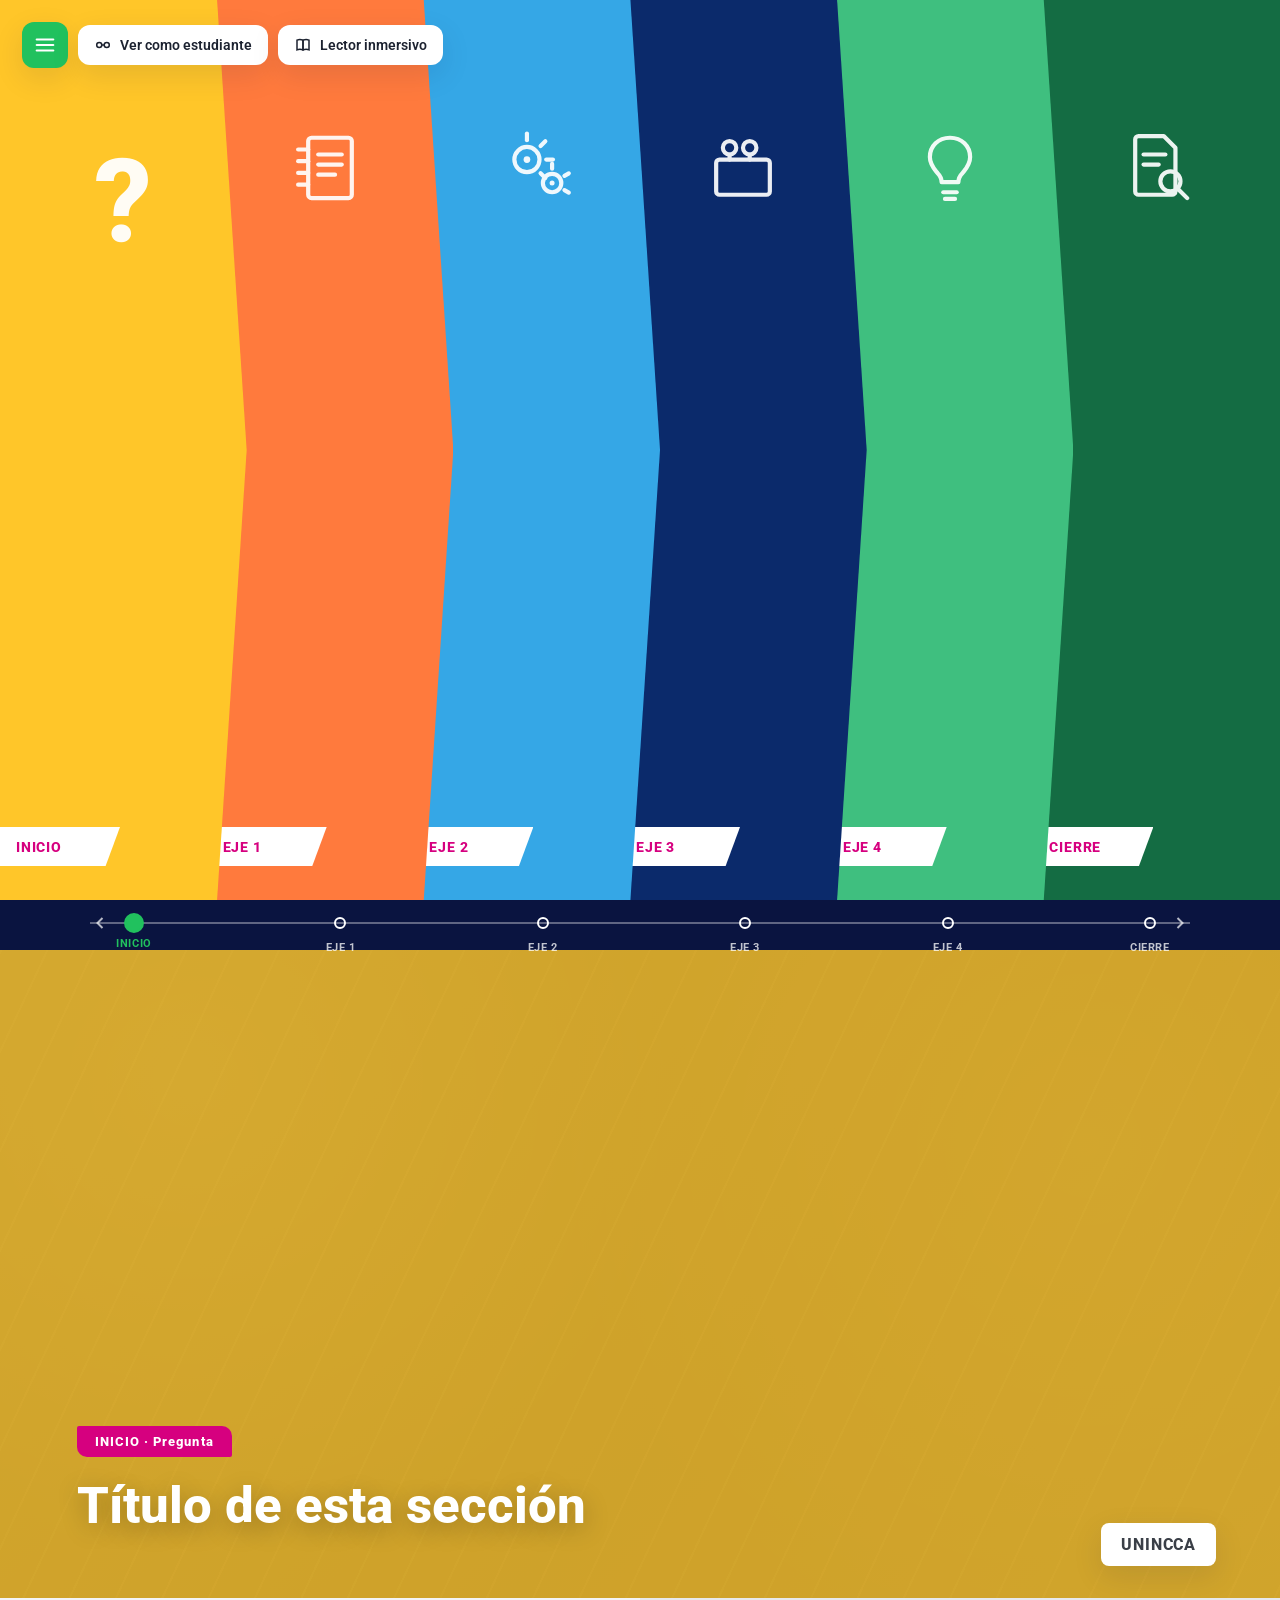
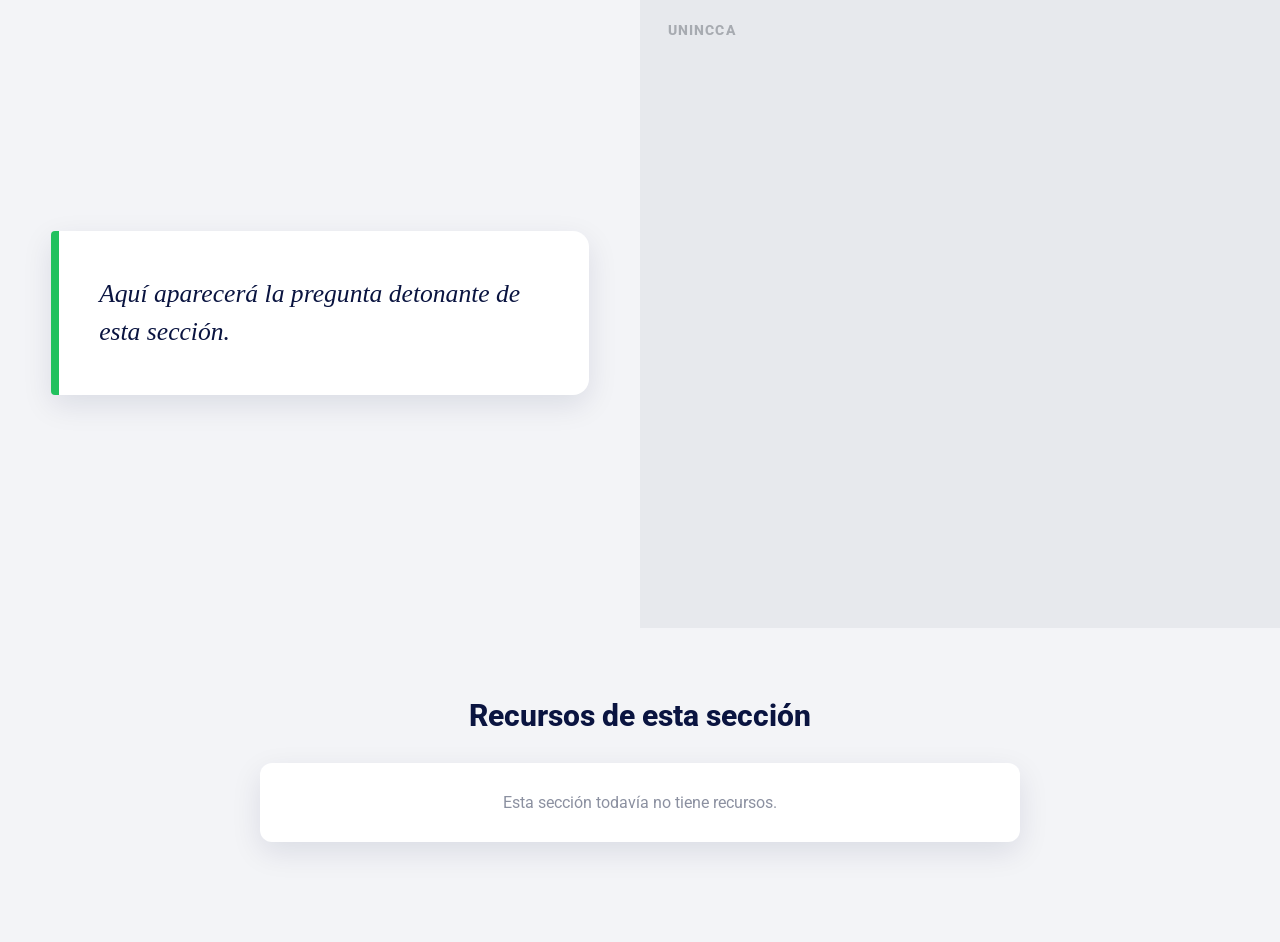
==== index.html @ 802098e0 "Publica el visor V2 Canvas de UNINCCA Segundo visor de recursos educativos, con un diseño de acordeó" ====
<!DOCTYPE html>
<html lang="es">
<head>
<meta charset="UTF-8">
<meta name="viewport" content="width=device-width, initial-scale=1, viewport-fit=cover">
<title>Visor de recurso V2 — UNINCCA</title>
<meta name="description" content="Visor interactivo V2 de recursos educativos UNINCCA: acordeón de ejes, encabezado dinámico, video, pregunta detonante y recursos — contenido parametrizado por curso.">
<meta name="robots" content="noindex, follow">
<meta name="theme-color" content="#0A1440">
<meta name="color-scheme" content="light">

<link rel="preconnect" href="https://fonts.googleapis.com">
<link rel="preconnect" href="https://fonts.gstatic.com" crossorigin>
<link href="https://fonts.googleapis.com/css2?family=Roboto:wght@400;500;600;700;800&display=swap" rel="stylesheet">

<link rel="stylesheet" href="./assets/css/styles.css">
</head>
<body class="scroll-locked">

<noscript>
  <div style="position:fixed;inset:0;background:#0A1440;color:#fff;display:flex;align-items:center;justify-content:center;text-align:center;padding:8vw;font-family:Roboto,Arial,sans-serif;z-index:9999">
    <p>Este contenido interactivo necesita JavaScript habilitado en tu navegador para funcionar. Por favor actívalo y recarga la página.</p>
  </div>
</noscript>

<!-- Top bar -->
<div class="topbar">
  <button class="topbar-hamburger" id="menuToggle" aria-label="Abrir menú" aria-expanded="false" aria-controls="sideMenuOverlay">
    <svg viewBox="0 0 24 24" fill="none" stroke="currentColor" stroke-width="2.4" stroke-linecap="round"><line x1="3" y1="6" x2="21" y2="6"/><line x1="3" y1="12" x2="21" y2="12"/><line x1="3" y1="18" x2="21" y2="18"/></svg>
  </button>
  <button class="topbar-btn" id="studentViewBtn">
    <svg viewBox="0 0 24 24" fill="none" stroke="currentColor" stroke-width="2"><circle cx="7" cy="12" r="3.4"/><circle cx="17" cy="12" r="3.4"/><line x1="10.4" y1="12" x2="13.6" y2="12"/></svg>
    <span>Ver como estudiante</span>
  </button>
  <button class="topbar-btn" id="immersiveReaderBtn">
    <svg viewBox="0 0 24 24" fill="none" stroke="currentColor" stroke-width="2"><path d="M4 5.5c2.5-1 5-1 8 0v13c-3-1-5.5-1-8 0v-13z"/><path d="M20 5.5c-2.5-1-5-1-8 0v13c3-1 5.5-1 8 0v-13z"/></svg>
    <span>Lector inmersivo</span>
  </button>
</div>

<!-- Menú lateral -->
<div class="side-menu-overlay" id="sideMenuOverlay">
  <nav class="side-menu" aria-label="Navegación del curso">
    <div class="side-menu-head">
      <span class="side-menu-title">UNINCCA · Mapa</span>
      <button class="side-menu-close" id="sideMenuClose" aria-label="Cerrar menú">
        <svg viewBox="0 0 24 24" width="22" height="22" fill="none" stroke="currentColor" stroke-width="2.2"><line x1="5" y1="5" x2="19" y2="19"/><line x1="19" y1="5" x2="5" y2="19"/></svg>
      </button>
    </div>
    <div id="sideMenuItems"></div>
  </nav>
</div>

<!-- HERO: acordeón horizontal -->
<section class="hero" id="hero" aria-label="Ejes del curso">
  <!-- Los 6 paneles se generan en JS a partir de METADATA_EJES (fijo) + datos (JSON) -->
</section>

<!-- Cuerpo del curso: aparece al desbloquear el scroll -->
<main id="courseBody">

  <!-- Stepper persistente -->
  <div class="stepper-wrap">
    <div class="stepper" id="stepper" role="tablist" aria-label="Progreso del curso">
      <div class="stepper-arrow" aria-hidden="true"><svg viewBox="0 0 24 24" fill="none" stroke="currentColor" stroke-width="2.4"><polyline points="15 6 9 12 15 18"/></svg></div>
      <div class="stepper-nodes" id="stepperNodes"></div>
      <div class="stepper-arrow" aria-hidden="true"><svg viewBox="0 0 24 24" fill="none" stroke="currentColor" stroke-width="2.4"><polyline points="9 6 15 12 9 18"/></svg></div>
    </div>
  </div>

  <!-- Dynamic Header -->
  <header class="dynamic-header" id="dynamicHeader">
    <div class="dynamic-header-watermark" id="dynamicHeaderWatermark" aria-hidden="true"></div>
    <div class="dynamic-header-content">
      <span class="dynamic-header-tag" id="dynamicHeaderTag"></span>
      <h1 class="dynamic-header-title" id="dynamicHeaderTitle"></h1>
    </div>
    <div class="dynamic-header-brand"><span>UNINCCA</span></div>
  </header>

  <!-- Split content: pregunta + video -->
  <section class="split-content">
    <div class="split-text">
      <div class="split-text-card">
        <p id="splitQuestion"></p>
      </div>
    </div>
    <div class="split-video" id="splitVideo">
      <span class="split-video-mark">UNINCCA</span>
      <iframe class="split-video-frame" id="splitVideoFrame" src="" title="Video de la sección" allow="autoplay; encrypted-media; picture-in-picture" allowfullscreen loading="lazy"></iframe>
      <button class="split-video-play" id="splitVideoPlay" aria-label="Reproducir video">
        <svg viewBox="0 0 24 24" fill="var(--verde-cta)"><polygon points="6 3 21 12 6 21"/></svg>
      </button>
    </div>
  </section>

  <!-- Lista de recursos -->
  <section class="resource-section">
    <div class="resource-section-head">
      <h2>Recursos de esta sección</h2>
    </div>
    <div class="resource-list" id="resourceList"></div>
  </section>

</main>

<!-- Modal de recursos -->
<div class="resource-modal-overlay" id="resourceModalOverlay">
  <div class="resource-modal" role="dialog" aria-modal="true" aria-labelledby="resourceModalTitle">
    <button class="resource-modal-close" id="resourceModalClose" aria-label="Cerrar">
      <svg viewBox="0 0 24 24" width="20" height="20" fill="none" stroke="currentColor" stroke-width="2.4"><line x1="5" y1="5" x2="19" y2="19"/><line x1="19" y1="5" x2="5" y2="19"/></svg>
    </button>
    <div class="resource-modal-illustration" id="resourceModalIllustration"></div>
    <div class="resource-modal-eyebrow" id="resourceModalEyebrow"></div>
    <h3 class="resource-modal-title" id="resourceModalTitle"></h3>
    <p class="resource-modal-subtitle" id="resourceModalSubtitle"></p>
    <div class="resource-modal-body" id="resourceModalBody"></div>
    <img class="resource-modal-mascot" id="resourceModalMascot" alt="" aria-hidden="true">
  </div>
</div>

<div class="toast" id="toast"></div>

<script src="./assets/js/main.js" defer></script>
</body>
</html>
---- assets/css/styles.css ----
/*!
 * U.INCCA · Visor V2 "Canvas" — vanilla CSS, sin frameworks.
 * Paleta y geometría fijas (diseño). El contenido real llega por JS
 * desde window.name — ver assets/js/main.js.
 * ------------------------------------------------------------------- */

:root{
  --amarillo:#FFC629;
  --naranja:#FF7A3D;
  --azul-claro:#35A7E6;
  --azul-oscuro:#0B2A6B;
  --verde-claro:#3FBF7F;
  --verde-oscuro:#146C43;
  --magenta:#D6007F;
  --verde-cta:#21C15E;
  --gris-fondo:#F3F4F7;
  --gris-texto:#4A4F58;
  --navy:#0A1440;
  --navy-2:#0E1B52;
  --white:#FFFFFF;
  --shadow-soft:0 10px 30px rgba(10,20,64,.10);
  --ease:cubic-bezier(.22,.9,.3,1);
}

*,*::before,*::after{box-sizing:border-box}
html,body{margin:0;padding:0}
body{
  font-family:"Segoe UI",Roboto,Arial,sans-serif;
  background:var(--gris-fondo);
  color:var(--gris-texto);
  overflow-x:hidden;
}
body.scroll-locked{ overflow:hidden; height:100vh; }
img{max-width:100%;display:block}
button{font-family:inherit;cursor:pointer}
h1,h2,h3,p{margin:0}
.visually-hidden{position:absolute;width:1px;height:1px;overflow:hidden;clip:rect(0 0 0 0);white-space:nowrap}

/* ---------------------------------------------------------------------
 * 1. Top bar
 * ------------------------------------------------------------------- */
.topbar{
  position:fixed; top:22px; left:22px; z-index:500;
  display:flex; align-items:center; gap:10px;
}
.topbar-hamburger{
  width:46px;height:46px;border-radius:12px;border:none;
  background:var(--verde-cta); color:#fff; display:flex; align-items:center;
  justify-content:center; box-shadow:var(--shadow-soft);
  transition:transform .2s var(--ease);
}
.topbar-hamburger:hover{ transform:translateY(-2px); }
.topbar-hamburger svg{ width:22px; height:22px; }
.topbar-btn{
  display:flex; align-items:center; gap:8px;
  background:#fff; color:#1c2230; border:none; border-radius:12px;
  padding:11px 16px; font-size:.85rem; font-weight:600;
  box-shadow:var(--shadow-soft); transition:transform .2s var(--ease);
}
.topbar-btn:hover{ transform:translateY(-2px); }
.topbar-btn svg{ width:18px; height:18px; flex:none; }
.topbar-btn.is-active{ background:var(--navy); color:#fff; }

/* ---------------------------------------------------------------------
 * 2. Menú lateral (hamburguesa)
 * ------------------------------------------------------------------- */
.side-menu-overlay{
  position:fixed; inset:0; z-index:600; background:rgba(8,12,32,.55);
  opacity:0; pointer-events:none; transition:opacity .25s var(--ease);
}
.side-menu-overlay.is-open{ opacity:1; pointer-events:auto; }
.side-menu{
  position:absolute; top:0; left:0; height:100%; width:min(320px,84vw);
  background:#fff; padding:26px 22px; transform:translateX(-100%);
  transition:transform .3s var(--ease); display:flex; flex-direction:column; gap:6px;
}
.side-menu-overlay.is-open .side-menu{ transform:translateX(0); }
.side-menu-head{ display:flex; align-items:center; justify-content:space-between; margin-bottom:18px; }
.side-menu-title{ font-weight:700; color:var(--navy); font-size:1.05rem; }
.side-menu-close{ background:none;border:none;color:var(--navy); }
.side-menu-item{
  display:flex; align-items:center; gap:12px; padding:12px 10px; border-radius:10px;
  background:none; border:none; text-align:left; color:#333; font-size:.92rem; font-weight:600;
}
.side-menu-item:hover{ background:var(--gris-fondo); }
.side-menu-item .dot{ width:10px;height:10px;border-radius:50%;flex:none; }

/* ---------------------------------------------------------------------
 * 3. Hero — acordeón horizontal
 * ------------------------------------------------------------------- */
.hero{
  width:100vw; height:100vh; display:flex; overflow:hidden; position:relative;
}
.panel{
  position:relative; flex:1 1 0; min-width:0; height:100%;
  display:flex; flex-direction:column; justify-content:flex-end;
  border:none; padding:0; margin:0; color:#fff; cursor:pointer;
  clip-path:polygon(0 0,88% 0,100% 50%,88% 100%,0 100%);
  transition:flex-grow .65s var(--ease), background-color .5s var(--ease), margin .65s var(--ease);
  z-index:1;
}
/* El solape en punta solo aplica en el estado inicial (6 columnas anchas);
   en el estado comprimido los paneles son demasiado angostos para solaparse
   sin taparse el área de clic entre sí. */
.hero:not(.has-active) .panel{ margin-left:-40px; }
.hero:not(.has-active) .panel:first-child{ margin-left:0; }
.panel:last-child{ clip-path:none; }
.panel:nth-child(1){ background:var(--amarillo); z-index:6; }
.panel:nth-child(2){ background:var(--naranja); z-index:5; }
.panel:nth-child(3){ background:var(--azul-claro); z-index:4; }
.panel:nth-child(4){ background:var(--azul-oscuro); z-index:3; }
.panel:nth-child(5){ background:var(--verde-claro); z-index:2; }
.panel:nth-child(6){ background:var(--verde-oscuro); z-index:1; }
.hero.has-active .panel{ flex-grow:.55; cursor:pointer; }
.hero.has-active .panel.is-active{ flex-grow:11; cursor:default; background:var(--navy); }

.panel-icon{
  position:absolute; top:14%; left:50%; transform:translateX(-50%);
  width:34%; max-width:190px; opacity:.92; transition:opacity .3s var(--ease);
}
.hero.has-active .panel:not(.is-active) .panel-icon{ opacity:.85; }
.hero.has-active .panel.is-active .panel-icon{ opacity:0; }
.panel-icon svg{ width:100%; height:auto; display:block; }
.panel-question-mark{
  position:absolute; top:16%; left:50%; transform:translateX(-50%);
  font-size:clamp(48px,9vw,120px); font-weight:800; color:#fff; opacity:.95;
  line-height:1;
}

.panel-footer{
  position:relative; margin:0 0 34px 0; align-self:flex-start;
  transition:opacity .25s var(--ease);
}
.hero.has-active .panel.is-active .panel-footer{ opacity:0; pointer-events:none; }
.panel-footer-shape{
  background:#fff; padding:10px 22px 10px 16px; clip-path:polygon(0 0,100% 0,88% 100%,0 100%);
  min-width:120px;
}
.panel-footer-label{
  color:var(--magenta); font-weight:800; letter-spacing:.06em; font-size:.86rem; white-space:nowrap;
}

/* Contenido expandido del panel activo */
.panel-active-content{
  position:absolute; inset:0; display:flex; flex-direction:column;
  opacity:0; pointer-events:none; transition:opacity .35s var(--ease) .15s;
  padding:56px 6% 46px;
}
.hero.has-active .panel.is-active .panel-active-content{ opacity:1; pointer-events:auto; }

.panel-watermark{
  position:absolute; inset:0; display:flex; align-items:center; justify-content:center;
  overflow:hidden; pointer-events:none; z-index:0;
}
.panel-watermark span{
  font-size:clamp(48px,9vw,140px); font-weight:800; color:#fff; opacity:.06;
  white-space:nowrap; letter-spacing:.02em; transform:rotate(0deg);
}

.panel-active-tag{
  position:relative; z-index:1; align-self:flex-start;
  background:var(--magenta); color:#fff; font-weight:800; letter-spacing:.08em;
  font-size:.82rem; padding:8px 18px; border-radius:2px 10px 2px 10px;
}
.panel-active-title{
  position:relative; z-index:1; color:#fff; font-weight:800; margin-top:18px;
  font-size:clamp(1.5rem,3.4vw,2.6rem); line-height:1.15; max-width:60%;
}
.panel-active-illustration{
  position:relative; z-index:1; flex:1 1 auto; display:flex; align-items:center; justify-content:center;
  min-height:0; overflow:hidden;
}
.panel-active-illustration svg{ width:100%; height:100%; max-width:480px; max-height:100%; }

.panel-cta{
  position:relative; z-index:1; align-self:flex-start; background:none; border:none;
  display:flex; align-items:center; gap:12px; color:#fff; font-weight:700; font-size:1rem;
  padding:0;
}
.panel-cta .cta-arrow{
  width:42px;height:42px;border-radius:50%; background:var(--verde-cta);
  display:flex; align-items:center; justify-content:center; transition:transform .25s var(--ease);
}
.panel-cta:hover .cta-arrow{ transform:translateX(5px); }
.panel-cta svg{ width:18px;height:18px; }

/* ---------------------------------------------------------------------
 * 4. Stepper persistente
 * ------------------------------------------------------------------- */
.stepper-wrap{
  position:sticky; top:0; z-index:200; background:var(--navy);
  padding:22px 4% 26px;
}
.stepper{
  position:relative; max-width:1100px; margin:0 auto; height:2px;
  background:rgba(255,255,255,.35); display:flex; align-items:center; justify-content:space-between;
}
.stepper-arrow{ width:20px;height:20px; color:#fff; opacity:.7; flex:none; }
.stepper-arrow svg{ width:100%;height:100%; }
.stepper-nodes{ flex:1; display:flex; justify-content:space-between; align-items:center; padding:0 14px; }
.stepper-node{
  position:relative; background:none; border:2px solid #fff; width:12px; height:12px; border-radius:50%;
  padding:0; transition:all .25s var(--ease);
}
.stepper-node:hover{ transform:scale(1.2); }
.stepper-node.is-current{
  width:20px;height:20px; background:var(--verde-cta); border-color:var(--verde-cta);
}
.stepper-node-label{
  position:absolute; top:22px; left:50%; transform:translateX(-50%); white-space:nowrap;
  color:#fff; font-size:.68rem; font-weight:700; letter-spacing:.05em; opacity:.75;
}
.stepper-node.is-current .stepper-node-label{ opacity:1; color:var(--verde-cta); }

/* ---------------------------------------------------------------------
 * 5. Dynamic Header
 * ------------------------------------------------------------------- */
.dynamic-header{
  position:relative; width:100%; min-height:72vh; overflow:hidden;
  display:flex; align-items:flex-end;
  background:
    radial-gradient(circle at 15% 20%, rgba(255,255,255,.10), transparent 40%),
    radial-gradient(circle at 85% 30%, rgba(255,255,255,.08), transparent 45%),
    repeating-linear-gradient(115deg, rgba(255,255,255,.05) 0 2px, transparent 2px 42px),
    linear-gradient(135deg,#1b2540,#0c1330 60%,#141c38);
}
.dynamic-header::before{
  content:""; position:absolute; inset:0; opacity:.8; transition:background .5s var(--ease);
}
.dynamic-header.filtro-amarillo::before{ background:var(--amarillo); }
.dynamic-header.filtro-naranja::before{ background:var(--naranja); }
.dynamic-header.filtro-azul-claro::before{ background:var(--azul-claro); }
.dynamic-header.filtro-azul-oscuro::before{ background:var(--azul-oscuro); }
.dynamic-header.filtro-verde-claro::before{ background:var(--verde-claro); }
.dynamic-header.filtro-verde-oscuro::before{ background:var(--verde-oscuro); }

.dynamic-header-watermark{
  position:absolute; right:2%; top:-6%; font-size:min(46vw,520px); font-weight:800;
  color:#fff; opacity:.10; line-height:1; z-index:1; pointer-events:none;
}
.dynamic-header-content{
  position:relative; z-index:2; padding:0 6% 64px; max-width:900px;
}
.dynamic-header-tag{
  display:inline-block; background:var(--magenta); color:#fff; font-weight:800;
  letter-spacing:.08em; font-size:.82rem; padding:8px 18px; border-radius:2px 10px 2px 10px;
  margin-bottom:20px;
}
.dynamic-header-title{
  color:#fff; font-weight:800; font-size:clamp(1.7rem,4vw,3.2rem); line-height:1.12;
  text-shadow:0 6px 24px rgba(0,0,0,.25);
}
.dynamic-header-brand{
  position:absolute; right:5%; bottom:5%; z-index:3; background:#fff; border-radius:8px;
  padding:12px 20px; box-shadow:var(--shadow-soft);
}
.dynamic-header-brand span{ font-weight:800; letter-spacing:.05em; color:#3a3f47; font-size:1rem; }

/* ---------------------------------------------------------------------
 * 6. Split content (video + pregunta)
 * ------------------------------------------------------------------- */
.split-content{
  display:grid; grid-template-columns:1fr 1fr; min-height:70vh; background:var(--gris-fondo);
}
.split-text{
  display:flex; align-items:center; padding:8% 8%;
}
.split-text-card{
  background:#fff; border-left:8px solid var(--verde-cta); border-radius:4px 16px 16px 4px;
  padding:44px 40px; box-shadow:var(--shadow-soft);
}
.split-text-card p{
  font-family:Georgia,"Times New Roman",serif; font-style:italic; color:var(--navy);
  font-size:clamp(1.2rem,2vw,1.7rem); line-height:1.5;
}
.split-video{
  position:relative; background:#E7E9ED; display:flex; align-items:center; justify-content:center;
}
.split-video-mark{
  position:absolute; top:24px; left:28px; color:var(--gris-texto); opacity:.4;
  font-weight:800; letter-spacing:.08em; font-size:.85rem;
}
.split-video-frame{
  position:absolute; inset:0; width:100%; height:100%; border:none; opacity:0; transition:opacity .3s;
}
.split-video-frame.is-visible{ opacity:1; }
.split-video-play{
  position:relative; z-index:2; width:92px; height:92px; border-radius:50%; background:#fff;
  border:none; display:flex; align-items:center; justify-content:center; box-shadow:var(--shadow-soft);
  transition:transform .25s var(--ease);
}
.split-video-play:hover{ transform:scale(1.08); }
.split-video-play svg{ width:30px;height:30px; margin-left:4px; }
.split-video.is-playing .split-video-play{ display:none; }

/* ---------------------------------------------------------------------
 * 7. Lista de recursos
 * ------------------------------------------------------------------- */
.resource-section{ padding:70px 6% 100px; }
.resource-section-head{ max-width:760px; margin:0 auto 30px; text-align:center; }
.resource-section-head h2{ color:var(--navy); font-size:clamp(1.3rem,2.6vw,1.9rem); font-weight:800; }
.resource-list{ max-width:760px; margin:0 auto; display:flex; flex-direction:column; gap:14px; }
.resource-card{
  display:flex; align-items:stretch; background:#fff; border-radius:12px; box-shadow:var(--shadow-soft);
  overflow:hidden; border:none; width:100%; text-align:left; padding:0;
  transition:transform .2s var(--ease);
}
.resource-card:hover{ transform:translateY(-2px); }
.resource-num{
  flex:none; width:64px; background:var(--magenta); color:#fff; display:flex; flex-direction:column;
  align-items:center; justify-content:center; gap:6px; font-weight:800; font-size:1.05rem;
}
.resource-num svg{ width:20px;height:20px; }
.resource-title{ flex:1; display:flex; align-items:center; padding:18px 20px; color:#3a3f47; font-weight:700; font-size:1rem; }
.resource-plus{ flex:none; width:56px; display:flex; align-items:center; justify-content:center; color:var(--verde-cta); }
.resource-plus svg{ width:22px;height:22px; }
.resource-empty{
  text-align:center; color:#8b90a0; padding:30px; background:#fff; border-radius:12px; box-shadow:var(--shadow-soft);
}

/* ---------------------------------------------------------------------
 * 8. Modal — Visor de recursos
 * ------------------------------------------------------------------- */
.resource-modal-overlay{
  position:fixed; inset:0; z-index:900; background:rgba(6,9,24,.8);
  opacity:0; pointer-events:none; transition:opacity .3s var(--ease);
  display:flex; align-items:center; justify-content:center; padding:4vh 3vw;
}
.resource-modal-overlay.is-open{ opacity:1; pointer-events:auto; }
.resource-modal{
  width:min(880px,100%); max-height:92vh; overflow-y:auto;
  background:linear-gradient(160deg,var(--navy-2),var(--navy)); border-radius:26px;
  padding:50px 6% 44px; position:relative; text-align:center; color:#fff;
  transform:scale(.95); transition:transform .3s var(--ease);
}
.resource-modal-overlay.is-open .resource-modal{ transform:scale(1); }
.resource-modal-close{
  position:absolute; top:22px; right:22px; width:40px;height:40px; border-radius:50%;
  background:rgba(255,255,255,.12); border:none; color:#fff; display:flex; align-items:center; justify-content:center;
}
.resource-modal-close:hover{ background:rgba(255,255,255,.22); }
.resource-modal-illustration{ margin:0 auto 18px; width:min(60%,320px); }
.resource-modal-eyebrow{ color:var(--verde-cta); font-weight:800; letter-spacing:.08em; font-size:.8rem; margin-bottom:10px; }
.resource-modal-title{ font-size:clamp(1.3rem,3vw,2rem); font-weight:800; margin-bottom:10px; }
.resource-modal-subtitle{ color:#c7cbe0; font-size:1rem; max-width:560px; margin:0 auto 22px; line-height:1.55; }
.resource-modal-body{ text-align:left; color:#dfe2f0; line-height:1.7; max-width:640px; margin:0 auto; }
.resource-modal-body p{ margin-bottom:12px; }
.resource-modal-mascot{ width:96px; margin:26px auto 0; opacity:.92; }

/* ---------------------------------------------------------------------
 * 9. Toast
 * ------------------------------------------------------------------- */
.toast{
  position:fixed; left:50%; bottom:28px; transform:translate(-50%,20px);
  background:var(--navy); color:#fff; padding:13px 22px; border-radius:12px; font-size:.88rem;
  font-weight:600; display:flex; align-items:center; gap:10px; opacity:0; pointer-events:none;
  transition:all .3s var(--ease); z-index:1000; box-shadow:var(--shadow-soft);
}
.toast.is-visible{ opacity:1; transform:translate(-50%,0); }
.toast svg{ width:18px;height:18px; color:var(--verde-cta); flex:none; }

/* ---------------------------------------------------------------------
 * 10. Responsive
 * ------------------------------------------------------------------- */
@media (max-width:820px){
  .hero{ flex-direction:column; height:100vh; }
  .panel{ clip-path:none !important; margin:0 !important; }
  .panel-footer{ margin-bottom:10px; }
  .hero.has-active .panel{ flex-grow:.3; }
  .hero.has-active .panel.is-active{ flex-grow:8; }
  .panel-active-title{ max-width:100%; font-size:1.4rem; }
  .panel-active-illustration svg{ width:70vw; }
  .split-content{ grid-template-columns:1fr; }
  .split-video{ min-height:320px; }
  .dynamic-header-content{ max-width:100%; }
  .topbar{ flex-wrap:wrap; max-width:78vw; }
  .topbar-btn span{ display:none; }
}
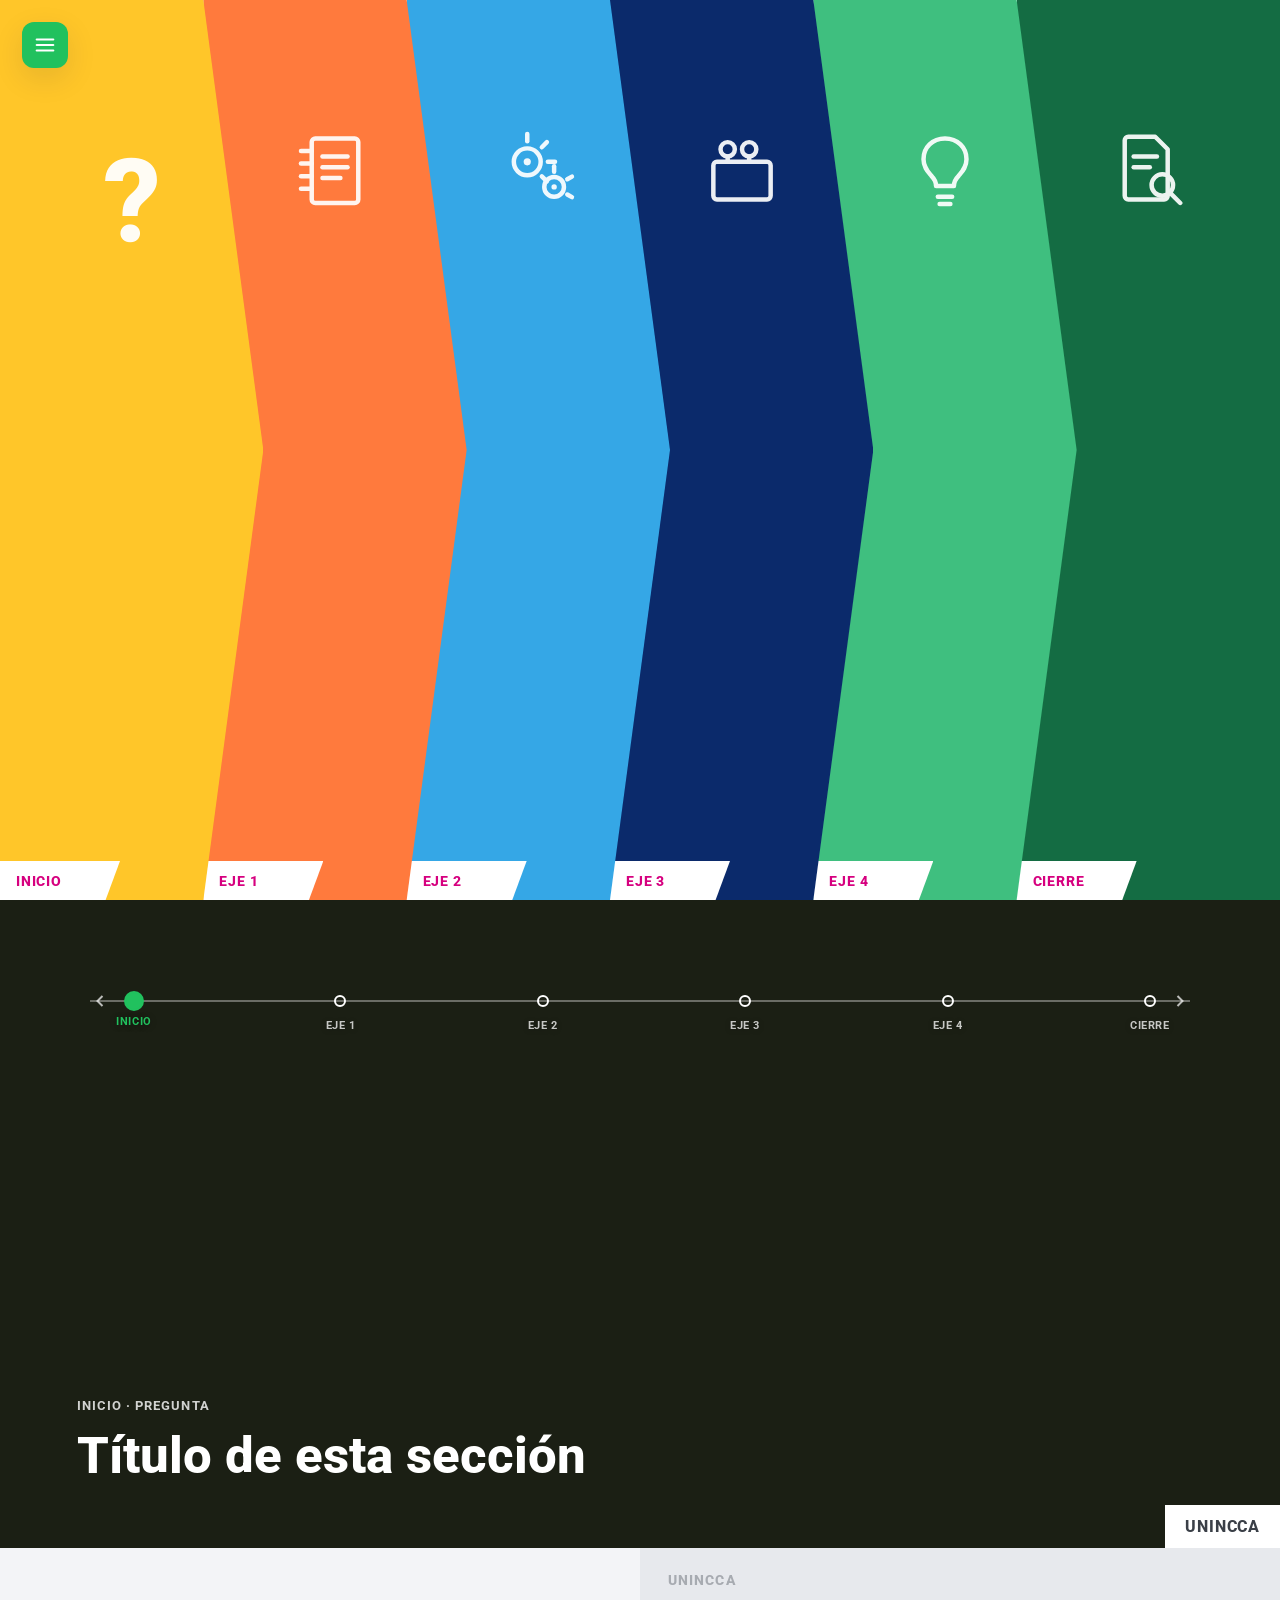
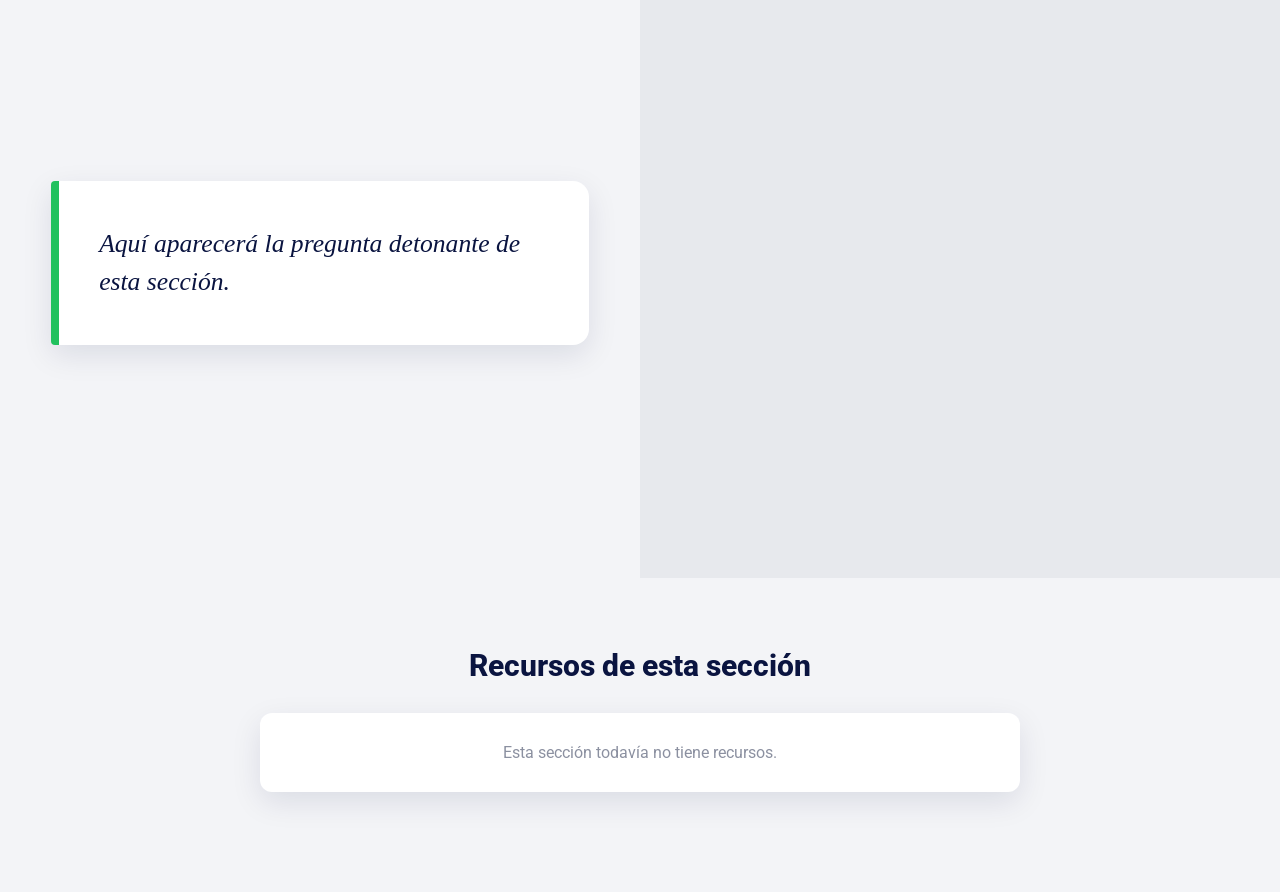
==== commit 94e95d92: "Refactoriza acordeón, header dinámico y portada de un solo acceso - Acordeón: todos los paneles qued" ====
--- a/index.html
+++ b/index.html
@@ -28,14 +28,6 @@
   <button class="topbar-hamburger" id="menuToggle" aria-label="Abrir menú" aria-expanded="false" aria-controls="sideMenuOverlay">
     <svg viewBox="0 0 24 24" fill="none" stroke="currentColor" stroke-width="2.4" stroke-linecap="round"><line x1="3" y1="6" x2="21" y2="6"/><line x1="3" y1="12" x2="21" y2="12"/><line x1="3" y1="18" x2="21" y2="18"/></svg>
   </button>
-  <button class="topbar-btn" id="studentViewBtn">
-    <svg viewBox="0 0 24 24" fill="none" stroke="currentColor" stroke-width="2"><circle cx="7" cy="12" r="3.4"/><circle cx="17" cy="12" r="3.4"/><line x1="10.4" y1="12" x2="13.6" y2="12"/></svg>
-    <span>Ver como estudiante</span>
-  </button>
-  <button class="topbar-btn" id="immersiveReaderBtn">
-    <svg viewBox="0 0 24 24" fill="none" stroke="currentColor" stroke-width="2"><path d="M4 5.5c2.5-1 5-1 8 0v13c-3-1-5.5-1-8 0v-13z"/><path d="M20 5.5c-2.5-1-5-1-8 0v13c3-1 5.5-1 8 0v-13z"/></svg>
-    <span>Lector inmersivo</span>
-  </button>
 </div>
 
 <!-- Menú lateral -->
@@ -59,18 +51,20 @@
 <!-- Cuerpo del curso: aparece al desbloquear el scroll -->
 <main id="courseBody">
 
-  <!-- Stepper persistente -->
-  <div class="stepper-wrap">
-    <div class="stepper" id="stepper" role="tablist" aria-label="Progreso del curso">
-      <div class="stepper-arrow" aria-hidden="true"><svg viewBox="0 0 24 24" fill="none" stroke="currentColor" stroke-width="2.4"><polyline points="15 6 9 12 15 18"/></svg></div>
-      <div class="stepper-nodes" id="stepperNodes"></div>
-      <div class="stepper-arrow" aria-hidden="true"><svg viewBox="0 0 24 24" fill="none" stroke="currentColor" stroke-width="2.4"><polyline points="9 6 15 12 9 18"/></svg></div>
-    </div>
-  </div>
-
-  <!-- Dynamic Header -->
+  <!-- Dynamic Header: la imagen/color de fondo cubre TODA la sección,
+       incluido el stepper — no es un bloque aparte, para que se sienta
+       una sola pieza inmersiva en vez de una barra sólida pegada arriba. -->
   <header class="dynamic-header" id="dynamicHeader">
     <div class="dynamic-header-watermark" id="dynamicHeaderWatermark" aria-hidden="true"></div>
+
+    <div class="dynamic-header-stepper">
+      <div class="stepper" id="stepper" role="tablist" aria-label="Progreso del curso">
+        <div class="stepper-arrow" aria-hidden="true"><svg viewBox="0 0 24 24" fill="none" stroke="currentColor" stroke-width="2.4"><polyline points="15 6 9 12 15 18"/></svg></div>
+        <div class="stepper-nodes" id="stepperNodes"></div>
+        <div class="stepper-arrow" aria-hidden="true"><svg viewBox="0 0 24 24" fill="none" stroke="currentColor" stroke-width="2.4"><polyline points="9 6 15 12 9 18"/></svg></div>
+      </div>
+    </div>
+
     <div class="dynamic-header-content">
       <span class="dynamic-header-tag" id="dynamicHeaderTag"></span>
       <h1 class="dynamic-header-title" id="dynamicHeaderTitle"></h1>
@@ -119,8 +113,6 @@
   </div>
 </div>
 
-<div class="toast" id="toast"></div>
-
 <script src="./assets/js/main.js" defer></script>
 </body>
 </html>
--- a/assets/css/styles.css
+++ b/assets/css/styles.css
@@ -24,6 +24,10 @@
 
 *,*::before,*::after{box-sizing:border-box}
 html,body{margin:0;padding:0}
+html{ scrollbar-width:thin; scrollbar-color:var(--verde-cta) transparent; }
+html::-webkit-scrollbar{ width:10px; }
+html::-webkit-scrollbar-track{ background:transparent; }
+html::-webkit-scrollbar-thumb{ background:var(--verde-cta); border-radius:8px; border:2px solid var(--gris-fondo); }
 body{
   font-family:"Segoe UI",Roboto,Arial,sans-serif;
   background:var(--gris-fondo);
@@ -51,15 +55,6 @@
 }
 .topbar-hamburger:hover{ transform:translateY(-2px); }
 .topbar-hamburger svg{ width:22px; height:22px; }
-.topbar-btn{
-  display:flex; align-items:center; gap:8px;
-  background:#fff; color:#1c2230; border:none; border-radius:12px;
-  padding:11px 16px; font-size:.85rem; font-weight:600;
-  box-shadow:var(--shadow-soft); transition:transform .2s var(--ease);
-}
-.topbar-btn:hover{ transform:translateY(-2px); }
-.topbar-btn svg{ width:18px; height:18px; flex:none; }
-.topbar-btn.is-active{ background:var(--navy); color:#fff; }
 
 /* ---------------------------------------------------------------------
  * 2. Menú lateral (hamburguesa)
@@ -92,18 +87,20 @@
   width:100vw; height:100vh; display:flex; overflow:hidden; position:relative;
 }
 .panel{
-  position:relative; flex:1 1 0; min-width:0; height:100%;
-  display:flex; flex-direction:column; justify-content:flex-end;
-  border:none; padding:0; margin:0; color:#fff; cursor:pointer;
-  clip-path:polygon(0 0,88% 0,100% 50%,88% 100%,0 100%);
-  transition:flex-grow .65s var(--ease), background-color .5s var(--ease), margin .65s var(--ease);
-  z-index:1;
-}
-/* El solape en punta solo aplica en el estado inicial (6 columnas anchas);
-   en el estado comprimido los paneles son demasiado angostos para solaparse
-   sin taparse el área de clic entre sí. */
-.hero:not(.has-active) .panel{ margin-left:-40px; }
-.hero:not(.has-active) .panel:first-child{ margin-left:0; }
+  position:relative; flex:1; min-width:0; height:100%;
+  display:flex; flex-direction:column;
+  border:none; padding:0; color:#fff; cursor:pointer;
+  /* Punta de flecha a profundidad FIJA en px (no en %): si fuera un
+     porcentaje del ancho, el panel expandido (mucho más ancho que los
+     demás) generaría un hueco diagonal enorme, porque el panel vecino
+     solo se solapa 60px y no alcanzaría a taparla. */
+  clip-path:polygon(0 0, calc(100% - 60px) 0, 100% 50%, calc(100% - 60px) 100%, 0 100%);
+  transition:flex .5s ease, background-color .5s ease;
+  margin-left:-60px;
+}
+/* Solape permanente en punta para que las flechas encajen sin huecos,
+   tanto en el estado inicial (6 columnas iguales) como en el comprimido. */
+.panel:first-child{ margin-left:0; }
 .panel:last-child{ clip-path:none; }
 .panel:nth-child(1){ background:var(--amarillo); z-index:6; }
 .panel:nth-child(2){ background:var(--naranja); z-index:5; }
@@ -111,27 +108,26 @@
 .panel:nth-child(4){ background:var(--azul-oscuro); z-index:3; }
 .panel:nth-child(5){ background:var(--verde-claro); z-index:2; }
 .panel:nth-child(6){ background:var(--verde-oscuro); z-index:1; }
-.hero.has-active .panel{ flex-grow:.55; cursor:pointer; }
-.hero.has-active .panel.is-active{ flex-grow:11; cursor:default; background:var(--navy); }
+.panel.expanded{ flex:6; cursor:default; background:var(--navy); z-index:7; }
 
 .panel-icon{
   position:absolute; top:14%; left:50%; transform:translateX(-50%);
   width:34%; max-width:190px; opacity:.92; transition:opacity .3s var(--ease);
 }
-.hero.has-active .panel:not(.is-active) .panel-icon{ opacity:.85; }
-.hero.has-active .panel.is-active .panel-icon{ opacity:0; }
+.panel.expanded .panel-icon{ opacity:0; }
 .panel-icon svg{ width:100%; height:auto; display:block; }
 .panel-question-mark{
   position:absolute; top:16%; left:50%; transform:translateX(-50%);
   font-size:clamp(48px,9vw,120px); font-weight:800; color:#fff; opacity:.95;
-  line-height:1;
-}
+  line-height:1; transition:opacity .3s var(--ease);
+}
+.panel.expanded .panel-question-mark{ opacity:0; }
 
 .panel-footer{
-  position:relative; margin:0 0 34px 0; align-self:flex-start;
+  position:absolute; left:0; bottom:0; z-index:2;
   transition:opacity .25s var(--ease);
 }
-.hero.has-active .panel.is-active .panel-footer{ opacity:0; pointer-events:none; }
+.panel.expanded .panel-footer{ opacity:0; pointer-events:none; }
 .panel-footer-shape{
   background:#fff; padding:10px 22px 10px 16px; clip-path:polygon(0 0,100% 0,88% 100%,0 100%);
   min-width:120px;
@@ -146,7 +142,7 @@
   opacity:0; pointer-events:none; transition:opacity .35s var(--ease) .15s;
   padding:56px 6% 46px;
 }
-.hero.has-active .panel.is-active .panel-active-content{ opacity:1; pointer-events:auto; }
+.panel.expanded .panel-active-content{ opacity:1; pointer-events:auto; }
 
 .panel-watermark{
   position:absolute; inset:0; display:flex; align-items:center; justify-content:center;
@@ -170,7 +166,8 @@
   position:relative; z-index:1; flex:1 1 auto; display:flex; align-items:center; justify-content:center;
   min-height:0; overflow:hidden;
 }
-.panel-active-illustration svg{ width:100%; height:100%; max-width:480px; max-height:100%; }
+.panel-active-illustration svg,
+.panel-active-illustration img{ width:100%; height:100%; max-width:480px; max-height:100%; object-fit:contain; }
 
 .panel-cta{
   position:relative; z-index:1; align-self:flex-start; background:none; border:none;
@@ -185,11 +182,34 @@
 .panel-cta svg{ width:18px;height:18px; }
 
 /* ---------------------------------------------------------------------
- * 4. Stepper persistente
- * ------------------------------------------------------------------- */
-.stepper-wrap{
-  position:sticky; top:0; z-index:200; background:var(--navy);
-  padding:22px 4% 26px;
+ * 4-5. Dynamic Header (incluye el stepper: es una sola pieza inmersiva,
+ * NO una barra sólida aparte encima de la foto — por eso el stepper no
+ * es sticky y no "contamina" las secciones de abajo al hacer scroll).
+ * ------------------------------------------------------------------- */
+.dynamic-header{
+  position:relative; width:100%; min-height:72vh; overflow:hidden;
+  display:flex; flex-direction:column; justify-content:space-between;
+  background-color:#1b2540;
+  background-size:cover; background-position:center; background-repeat:no-repeat;
+}
+.dynamic-header::before{
+  content:""; position:absolute; inset:0; opacity:.82; mix-blend-mode:multiply;
+  transition:background .5s var(--ease);
+}
+.dynamic-header.filtro-amarillo::before{ background:var(--amarillo); }
+.dynamic-header.filtro-naranja::before{ background:var(--naranja); }
+.dynamic-header.filtro-azul-claro::before{ background:var(--azul-claro); }
+.dynamic-header.filtro-azul-oscuro::before{ background:var(--azul-oscuro); }
+.dynamic-header.filtro-verde-claro::before{ background:var(--verde-claro); }
+.dynamic-header.filtro-verde-oscuro::before{ background:var(--verde-oscuro); }
+
+.dynamic-header-watermark{
+  position:absolute; right:2%; top:-6%; font-size:min(46vw,520px); font-weight:800;
+  color:#fff; opacity:.14; line-height:1; z-index:1; pointer-events:none;
+}
+
+.dynamic-header-stepper{
+  position:relative; z-index:2; padding:100px 4% 0;
 }
 .stepper{
   position:relative; max-width:1100px; margin:0 auto; height:2px;
@@ -209,50 +229,24 @@
 .stepper-node-label{
   position:absolute; top:22px; left:50%; transform:translateX(-50%); white-space:nowrap;
   color:#fff; font-size:.68rem; font-weight:700; letter-spacing:.05em; opacity:.75;
+  text-shadow:0 1px 6px rgba(0,0,0,.35);
 }
 .stepper-node.is-current .stepper-node-label{ opacity:1; color:var(--verde-cta); }
 
-/* ---------------------------------------------------------------------
- * 5. Dynamic Header
- * ------------------------------------------------------------------- */
-.dynamic-header{
-  position:relative; width:100%; min-height:72vh; overflow:hidden;
-  display:flex; align-items:flex-end;
-  background:
-    radial-gradient(circle at 15% 20%, rgba(255,255,255,.10), transparent 40%),
-    radial-gradient(circle at 85% 30%, rgba(255,255,255,.08), transparent 45%),
-    repeating-linear-gradient(115deg, rgba(255,255,255,.05) 0 2px, transparent 2px 42px),
-    linear-gradient(135deg,#1b2540,#0c1330 60%,#141c38);
-}
-.dynamic-header::before{
-  content:""; position:absolute; inset:0; opacity:.8; transition:background .5s var(--ease);
-}
-.dynamic-header.filtro-amarillo::before{ background:var(--amarillo); }
-.dynamic-header.filtro-naranja::before{ background:var(--naranja); }
-.dynamic-header.filtro-azul-claro::before{ background:var(--azul-claro); }
-.dynamic-header.filtro-azul-oscuro::before{ background:var(--azul-oscuro); }
-.dynamic-header.filtro-verde-claro::before{ background:var(--verde-claro); }
-.dynamic-header.filtro-verde-oscuro::before{ background:var(--verde-oscuro); }
-
-.dynamic-header-watermark{
-  position:absolute; right:2%; top:-6%; font-size:min(46vw,520px); font-weight:800;
-  color:#fff; opacity:.10; line-height:1; z-index:1; pointer-events:none;
-}
 .dynamic-header-content{
   position:relative; z-index:2; padding:0 6% 64px; max-width:900px;
 }
 .dynamic-header-tag{
-  display:inline-block; background:var(--magenta); color:#fff; font-weight:800;
-  letter-spacing:.08em; font-size:.82rem; padding:8px 18px; border-radius:2px 10px 2px 10px;
-  margin-bottom:20px;
+  display:block; color:#fff; opacity:.8; font-weight:700;
+  letter-spacing:.08em; font-size:.82rem; text-transform:uppercase;
+  margin-bottom:14px;
 }
 .dynamic-header-title{
   color:#fff; font-weight:800; font-size:clamp(1.7rem,4vw,3.2rem); line-height:1.12;
-  text-shadow:0 6px 24px rgba(0,0,0,.25);
 }
 .dynamic-header-brand{
-  position:absolute; right:5%; bottom:5%; z-index:3; background:#fff; border-radius:8px;
-  padding:12px 20px; box-shadow:var(--shadow-soft);
+  position:absolute; right:0; bottom:0; z-index:3; background:#fff;
+  padding:12px 20px;
 }
 .dynamic-header-brand span{ font-weight:800; letter-spacing:.05em; color:#3a3f47; font-size:1rem; }
 
@@ -332,7 +326,12 @@
   background:linear-gradient(160deg,var(--navy-2),var(--navy)); border-radius:26px;
   padding:50px 6% 44px; position:relative; text-align:center; color:#fff;
   transform:scale(.95); transition:transform .3s var(--ease);
-}
+  scrollbar-width:thin; scrollbar-color:rgba(255,255,255,.4) transparent;
+}
+.resource-modal::-webkit-scrollbar{ width:8px; }
+.resource-modal::-webkit-scrollbar-track{ background:transparent; }
+.resource-modal::-webkit-scrollbar-thumb{ background:rgba(255,255,255,.4); border-radius:8px; }
+.resource-modal::-webkit-scrollbar-thumb:hover{ background:rgba(255,255,255,.6); }
 .resource-modal-overlay.is-open .resource-modal{ transform:scale(1); }
 .resource-modal-close{
   position:absolute; top:22px; right:22px; width:40px;height:40px; border-radius:50%;
@@ -348,31 +347,17 @@
 .resource-modal-mascot{ width:96px; margin:26px auto 0; opacity:.92; }
 
 /* ---------------------------------------------------------------------
- * 9. Toast
- * ------------------------------------------------------------------- */
-.toast{
-  position:fixed; left:50%; bottom:28px; transform:translate(-50%,20px);
-  background:var(--navy); color:#fff; padding:13px 22px; border-radius:12px; font-size:.88rem;
-  font-weight:600; display:flex; align-items:center; gap:10px; opacity:0; pointer-events:none;
-  transition:all .3s var(--ease); z-index:1000; box-shadow:var(--shadow-soft);
-}
-.toast.is-visible{ opacity:1; transform:translate(-50%,0); }
-.toast svg{ width:18px;height:18px; color:var(--verde-cta); flex:none; }
-
-/* ---------------------------------------------------------------------
- * 10. Responsive
+ * 9. Responsive
  * ------------------------------------------------------------------- */
 @media (max-width:820px){
   .hero{ flex-direction:column; height:100vh; }
-  .panel{ clip-path:none !important; margin:0 !important; }
-  .panel-footer{ margin-bottom:10px; }
-  .hero.has-active .panel{ flex-grow:.3; }
-  .hero.has-active .panel.is-active{ flex-grow:8; }
+  .panel{ clip-path:none !important; margin:0 !important; flex:1; }
+  .panel-footer{ padding-bottom:10px; }
+  .panel.expanded{ flex:8; }
   .panel-active-title{ max-width:100%; font-size:1.4rem; }
   .panel-active-illustration svg{ width:70vw; }
   .split-content{ grid-template-columns:1fr; }
   .split-video{ min-height:320px; }
   .dynamic-header-content{ max-width:100%; }
   .topbar{ flex-wrap:wrap; max-width:78vw; }
-  .topbar-btn span{ display:none; }
-}
+}
